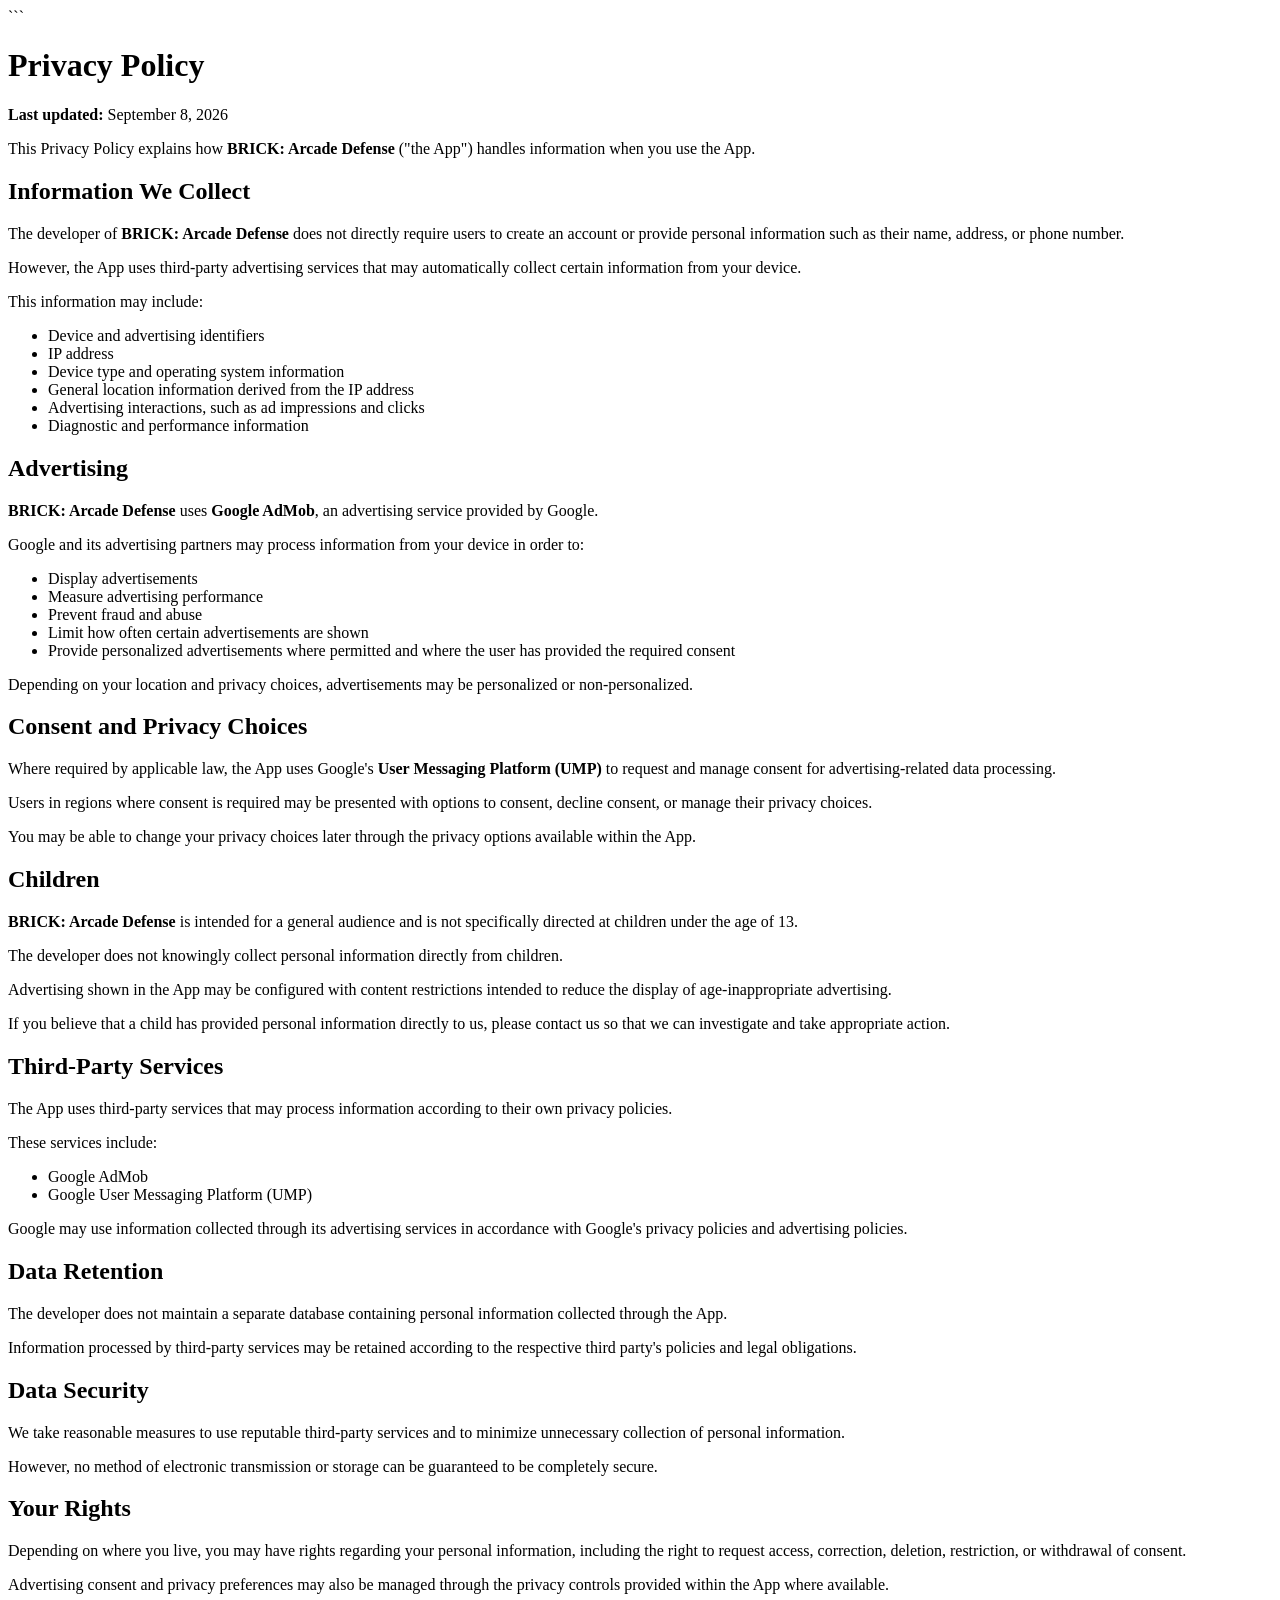
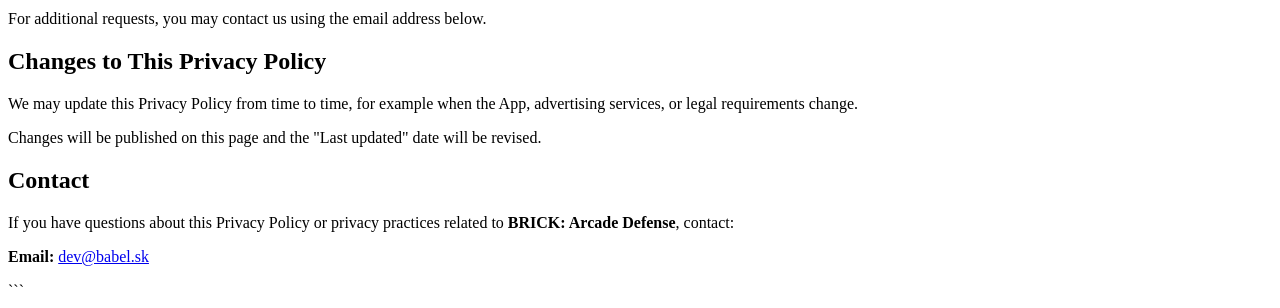
==== index.html @ e16af420 "Add Privacy Policy for BRICK: Arcade Defense This file contains the Privacy Policy for the BRICK: Ar" ====
<!DOCTYPE html>

<html lang="en">
<head>
    <meta charset="UTF-8">
    <meta name="viewport" content="width=device-width, initial-scale=1.0">
    <title>Privacy Policy - BRICK: Arcade Defense</title>
</head>
<body>

```
<h1>Privacy Policy</h1>

<p><strong>Last updated:</strong> September 8, 2026</p>

<p>
    This Privacy Policy explains how <strong>BRICK: Arcade Defense</strong>
    ("the App") handles information when you use the App.
</p>

<h2>Information We Collect</h2>

<p>
    The developer of <strong>BRICK: Arcade Defense</strong> does not directly require users
    to create an account or provide personal information such as their name,
    address, or phone number.
</p>

<p>
    However, the App uses third-party advertising services that may automatically
    collect certain information from your device.
</p>

<p>This information may include:</p>

<ul>
    <li>Device and advertising identifiers</li>
    <li>IP address</li>
    <li>Device type and operating system information</li>
    <li>General location information derived from the IP address</li>
    <li>Advertising interactions, such as ad impressions and clicks</li>
    <li>Diagnostic and performance information</li>
</ul>

<h2>Advertising</h2>

<p>
    <strong>BRICK: Arcade Defense</strong> uses <strong>Google AdMob</strong>,
    an advertising service provided by Google.
</p>

<p>
    Google and its advertising partners may process information from your device
    in order to:
</p>

<ul>
    <li>Display advertisements</li>
    <li>Measure advertising performance</li>
    <li>Prevent fraud and abuse</li>
    <li>Limit how often certain advertisements are shown</li>
    <li>
        Provide personalized advertisements where permitted and where the user
        has provided the required consent
    </li>
</ul>

<p>
    Depending on your location and privacy choices, advertisements may be
    personalized or non-personalized.
</p>

<h2>Consent and Privacy Choices</h2>

<p>
    Where required by applicable law, the App uses Google's
    <strong>User Messaging Platform (UMP)</strong> to request and manage consent
    for advertising-related data processing.
</p>

<p>
    Users in regions where consent is required may be presented with options
    to consent, decline consent, or manage their privacy choices.
</p>

<p>
    You may be able to change your privacy choices later through the privacy
    options available within the App.
</p>

<h2>Children</h2>

<p>
    <strong>BRICK: Arcade Defense</strong> is intended for a general audience
    and is not specifically directed at children under the age of 13.
</p>

<p>
    The developer does not knowingly collect personal information directly
    from children.
</p>

<p>
    Advertising shown in the App may be configured with content restrictions
    intended to reduce the display of age-inappropriate advertising.
</p>

<p>
    If you believe that a child has provided personal information directly to us,
    please contact us so that we can investigate and take appropriate action.
</p>

<h2>Third-Party Services</h2>

<p>
    The App uses third-party services that may process information according
    to their own privacy policies.
</p>

<p>These services include:</p>

<ul>
    <li>Google AdMob</li>
    <li>Google User Messaging Platform (UMP)</li>
</ul>

<p>
    Google may use information collected through its advertising services
    in accordance with Google's privacy policies and advertising policies.
</p>

<h2>Data Retention</h2>

<p>
    The developer does not maintain a separate database containing personal
    information collected through the App.
</p>

<p>
    Information processed by third-party services may be retained according
    to the respective third party's policies and legal obligations.
</p>

<h2>Data Security</h2>

<p>
    We take reasonable measures to use reputable third-party services and
    to minimize unnecessary collection of personal information.
</p>

<p>
    However, no method of electronic transmission or storage can be guaranteed
    to be completely secure.
</p>

<h2>Your Rights</h2>

<p>
    Depending on where you live, you may have rights regarding your personal
    information, including the right to request access, correction, deletion,
    restriction, or withdrawal of consent.
</p>

<p>
    Advertising consent and privacy preferences may also be managed through
    the privacy controls provided within the App where available.
</p>

<p>
    For additional requests, you may contact us using the email address below.
</p>

<h2>Changes to This Privacy Policy</h2>

<p>
    We may update this Privacy Policy from time to time, for example when the App,
    advertising services, or legal requirements change.
</p>

<p>
    Changes will be published on this page and the "Last updated" date will be revised.
</p>

<h2>Contact</h2>

<p>
    If you have questions about this Privacy Policy or privacy practices related
    to <strong>BRICK: Arcade Defense</strong>, contact:
</p>

<p>
    <strong>Email:</strong>
    <a href="mailto:dev@babel.sk">dev@babel.sk</a>
</p>
```

</body>
</html>
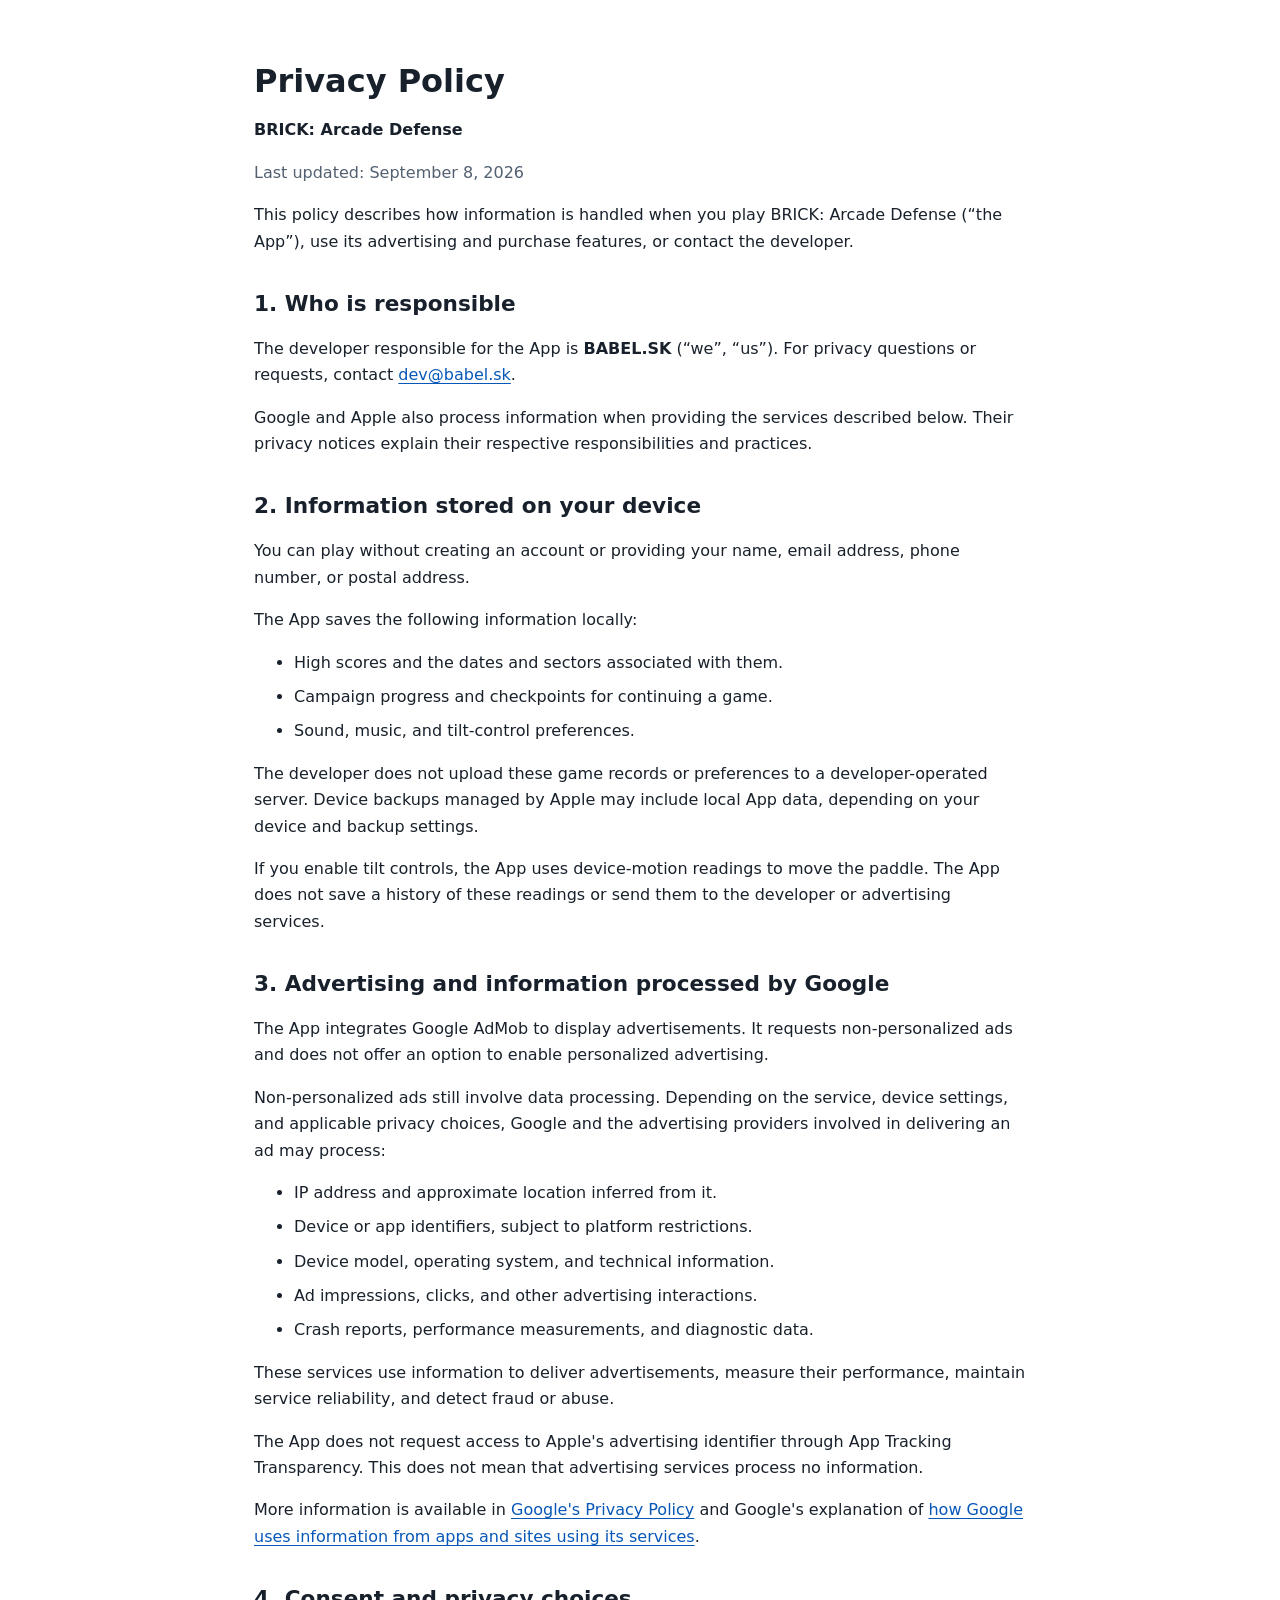
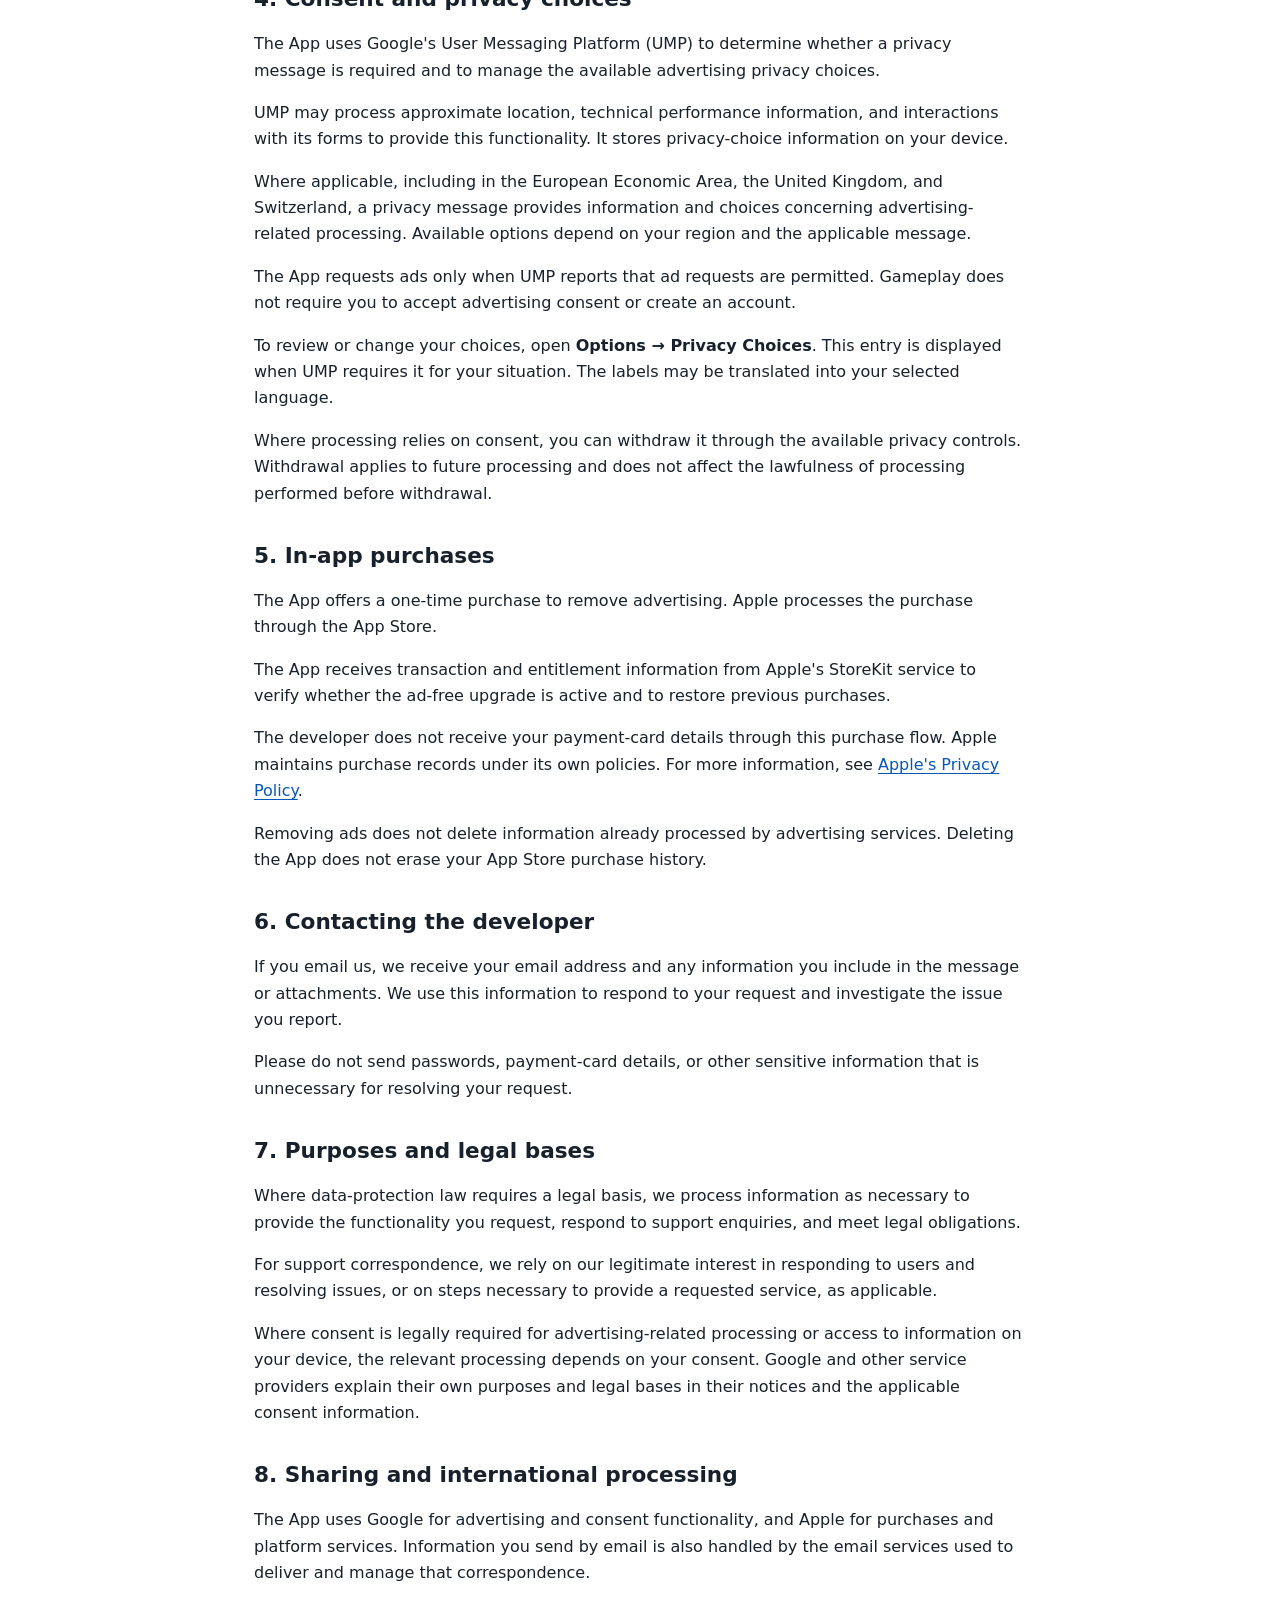
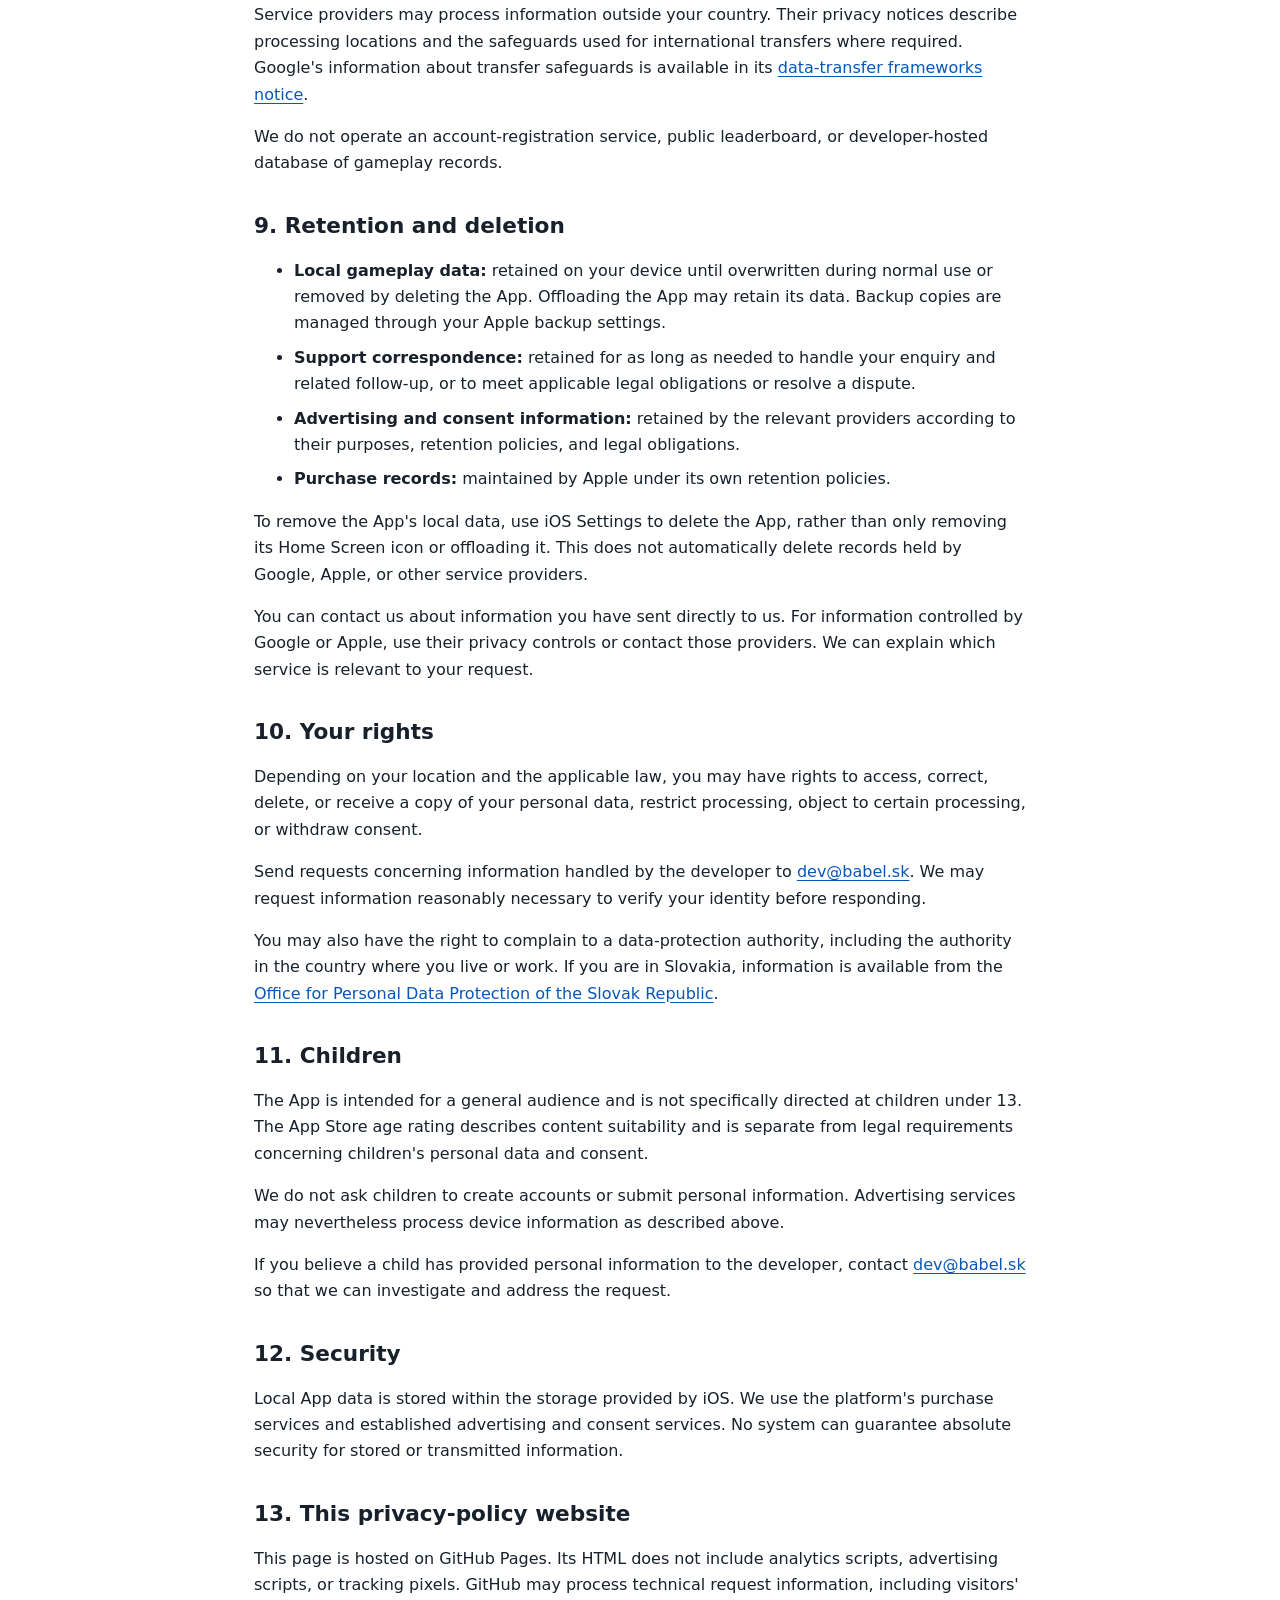
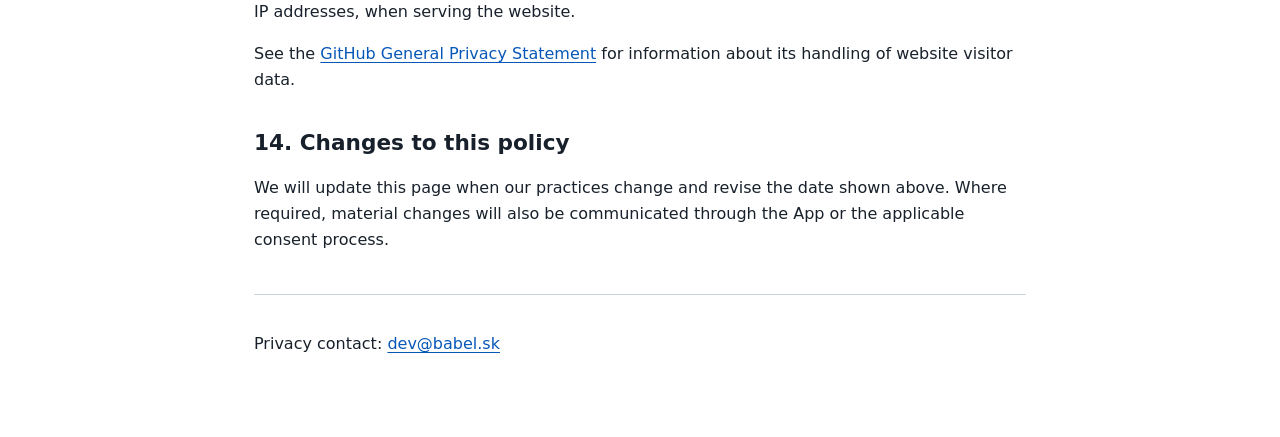
==== commit 177eb271: "Update index.html" ====
--- a/index.html
+++ b/index.html
@@ -1,198 +1,457 @@
 <!DOCTYPE html>
-
-<html lang="en">
-<head>
-    <meta charset="UTF-8">
-    <meta name="viewport" content="width=device-width, initial-scale=1.0">
-    <title>Privacy Policy - BRICK: Arcade Defense</title>
-</head>
-<body>
-
-```
-<h1>Privacy Policy</h1>
-
-<p><strong>Last updated:</strong> September 8, 2026</p>
-
-<p>
-    This Privacy Policy explains how <strong>BRICK: Arcade Defense</strong>
-    ("the App") handles information when you use the App.
-</p>
-
-<h2>Information We Collect</h2>
-
-<p>
-    The developer of <strong>BRICK: Arcade Defense</strong> does not directly require users
-    to create an account or provide personal information such as their name,
-    address, or phone number.
-</p>
-
-<p>
-    However, the App uses third-party advertising services that may automatically
-    collect certain information from your device.
-</p>
-
-<p>This information may include:</p>
-
-<ul>
-    <li>Device and advertising identifiers</li>
-    <li>IP address</li>
-    <li>Device type and operating system information</li>
-    <li>General location information derived from the IP address</li>
-    <li>Advertising interactions, such as ad impressions and clicks</li>
-    <li>Diagnostic and performance information</li>
-</ul>
-
-<h2>Advertising</h2>
-
-<p>
-    <strong>BRICK: Arcade Defense</strong> uses <strong>Google AdMob</strong>,
-    an advertising service provided by Google.
-</p>
-
-<p>
-    Google and its advertising partners may process information from your device
-    in order to:
-</p>
-
-<ul>
-    <li>Display advertisements</li>
-    <li>Measure advertising performance</li>
-    <li>Prevent fraud and abuse</li>
-    <li>Limit how often certain advertisements are shown</li>
-    <li>
-        Provide personalized advertisements where permitted and where the user
-        has provided the required consent
-    </li>
-</ul>
-
-<p>
-    Depending on your location and privacy choices, advertisements may be
-    personalized or non-personalized.
-</p>
-
-<h2>Consent and Privacy Choices</h2>
-
-<p>
-    Where required by applicable law, the App uses Google's
-    <strong>User Messaging Platform (UMP)</strong> to request and manage consent
-    for advertising-related data processing.
-</p>
-
-<p>
-    Users in regions where consent is required may be presented with options
-    to consent, decline consent, or manage their privacy choices.
-</p>
-
-<p>
-    You may be able to change your privacy choices later through the privacy
-    options available within the App.
-</p>
-
-<h2>Children</h2>
-
-<p>
-    <strong>BRICK: Arcade Defense</strong> is intended for a general audience
-    and is not specifically directed at children under the age of 13.
-</p>
-
-<p>
-    The developer does not knowingly collect personal information directly
-    from children.
-</p>
-
-<p>
-    Advertising shown in the App may be configured with content restrictions
-    intended to reduce the display of age-inappropriate advertising.
-</p>
-
-<p>
-    If you believe that a child has provided personal information directly to us,
-    please contact us so that we can investigate and take appropriate action.
-</p>
-
-<h2>Third-Party Services</h2>
-
-<p>
-    The App uses third-party services that may process information according
-    to their own privacy policies.
-</p>
-
-<p>These services include:</p>
-
-<ul>
-    <li>Google AdMob</li>
-    <li>Google User Messaging Platform (UMP)</li>
-</ul>
-
-<p>
-    Google may use information collected through its advertising services
-    in accordance with Google's privacy policies and advertising policies.
-</p>
-
-<h2>Data Retention</h2>
-
-<p>
-    The developer does not maintain a separate database containing personal
-    information collected through the App.
-</p>
-
-<p>
-    Information processed by third-party services may be retained according
-    to the respective third party's policies and legal obligations.
-</p>
-
-<h2>Data Security</h2>
-
-<p>
-    We take reasonable measures to use reputable third-party services and
-    to minimize unnecessary collection of personal information.
-</p>
-
-<p>
-    However, no method of electronic transmission or storage can be guaranteed
-    to be completely secure.
-</p>
-
-<h2>Your Rights</h2>
-
-<p>
-    Depending on where you live, you may have rights regarding your personal
-    information, including the right to request access, correction, deletion,
-    restriction, or withdrawal of consent.
-</p>
-
-<p>
-    Advertising consent and privacy preferences may also be managed through
-    the privacy controls provided within the App where available.
-</p>
-
-<p>
-    For additional requests, you may contact us using the email address below.
-</p>
-
-<h2>Changes to This Privacy Policy</h2>
-
-<p>
-    We may update this Privacy Policy from time to time, for example when the App,
-    advertising services, or legal requirements change.
-</p>
-
-<p>
-    Changes will be published on this page and the "Last updated" date will be revised.
-</p>
-
-<h2>Contact</h2>
-
-<p>
-    If you have questions about this Privacy Policy or privacy practices related
-    to <strong>BRICK: Arcade Defense</strong>, contact:
-</p>
-
-<p>
-    <strong>Email:</strong>
-    <a href="mailto:dev@babel.sk">dev@babel.sk</a>
-</p>
-```
-
-</body>
-</html>
+  <html lang="en">
+  <head>
+      <meta charset="UTF-8">
+      <meta name="viewport" content="width=device-width, initial-scale=1">
+      <meta name="color-scheme" content="light dark">
+      <meta
+          name="description"
+          content="Privacy Policy for BRICK: Arcade Defense."
+      >
+      <title>Privacy Policy — BRICK: Arcade Defense</title>
+
+      <style>
+          :root {
+              color-scheme: light dark;
+              font-family: system-ui, -apple-system, BlinkMacSystemFont,
+                  "Segoe UI", sans-serif;
+              line-height: 1.65;
+              background: #ffffff;
+              color: #18212b;
+          }
+
+          * {
+              box-sizing: border-box;
+          }
+
+          body {
+              margin: 0;
+          }
+
+          main {
+              max-width: 820px;
+              margin: 0 auto;
+              padding: 40px 24px 64px;
+          }
+
+          h1, h2 {
+              line-height: 1.25;
+          }
+
+          h1 {
+              margin-bottom: 12px;
+              font-size: 2rem;
+          }
+
+          h2 {
+              margin-top: 36px;
+              font-size: 1.35rem;
+          }
+
+          p, li {
+              overflow-wrap: anywhere;
+          }
+
+          li + li {
+              margin-top: 8px;
+          }
+
+          a {
+              color: #0757b8;
+              text-underline-offset: 3px;
+          }
+
+          a:focus-visible {
+              outline: 3px solid currentColor;
+              outline-offset: 4px;
+          }
+
+          .updated {
+              color: #526070;
+          }
+
+          footer {
+              margin-top: 40px;
+              padding-top: 20px;
+              border-top: 1px solid #ccd3dc;
+          }
+
+          @media (prefers-color-scheme: dark) {
+              :root {
+                  background: #101820;
+                  color: #edf2f7;
+              }
+
+              a {
+                  color: #8bc8ff;
+              }
+
+              .updated {
+                  color: #b5c1ce;
+              }
+
+              footer {
+                  border-color: #42505f;
+              }
+          }
+      </style>
+  </head>
+  <body>
+  <main>
+      <header>
+          <h1>Privacy Policy</h1>
+          <p><strong>BRICK: Arcade Defense</strong></p>
+          <p class="updated">
+              Last updated:
+              <time datetime="2026-09-08">September 8, 2026</time>
+          </p>
+      </header>
+
+      <p>
+          This policy describes how information is handled when you play
+          BRICK: Arcade Defense (“the App”), use its advertising and purchase
+          features, or contact the developer.
+      </p>
+
+      <h2>1. Who is responsible</h2>
+
+      <p>
+          The developer responsible for the App is
+          <strong>BABEL.SK</strong>
+          (“we”, “us”).
+          For privacy questions or requests, contact
+          <a href="mailto:dev@babel.sk">dev@babel.sk</a>.
+      </p>
+
+      <p>
+          Google and Apple also process information when providing the services
+          described below. Their privacy notices explain their respective
+          responsibilities and practices.
+      </p>
+
+      <h2>2. Information stored on your device</h2>
+
+      <p>
+          You can play without creating an account or providing your name,
+          email address, phone number, or postal address.
+      </p>
+
+      <p>The App saves the following information locally:</p>
+
+      <ul>
+          <li>High scores and the dates and sectors associated with them.</li>
+          <li>Campaign progress and checkpoints for continuing a game.</li>
+          <li>Sound, music, and tilt-control preferences.</li>
+      </ul>
+
+      <p>
+          The developer does not upload these game records or preferences
+          to a developer-operated server. Device backups managed by Apple
+          may include local App data, depending on your device and backup
+          settings.
+      </p>
+
+      <p>
+          If you enable tilt controls, the App uses device-motion readings
+          to move the paddle. The App does not save a history of these readings
+          or send them to the developer or advertising services.
+      </p>
+
+      <h2>3. Advertising and information processed by Google</h2>
+
+      <p>
+          The App integrates Google AdMob to display advertisements.
+          It requests non-personalized ads and does not offer an option
+          to enable personalized advertising.
+      </p>
+
+      <p>
+          Non-personalized ads still involve data processing. Depending on
+          the service, device settings, and applicable privacy choices,
+          Google and the advertising providers involved in delivering an ad
+          may process:
+      </p>
+
+      <ul>
+          <li>IP address and approximate location inferred from it.</li>
+          <li>Device or app identifiers, subject to platform restrictions.</li>
+          <li>Device model, operating system, and technical information.</li>
+          <li>Ad impressions, clicks, and other advertising interactions.</li>
+          <li>Crash reports, performance measurements, and diagnostic data.</li>
+      </ul>
+
+      <p>
+          These services use information to deliver advertisements, measure
+          their performance, maintain service reliability, and detect fraud
+          or abuse.
+      </p>
+
+      <p>
+          The App does not request access to Apple's advertising identifier
+          through App Tracking Transparency. This does not mean that
+          advertising services process no information.
+      </p>
+
+      <p>
+          More information is available in
+          <a href="https://policies.google.com/privacy">Google's Privacy Policy</a>
+          and Google's explanation of
+          <a href="https://policies.google.com/technologies/partner-sites">
+              how Google uses information from apps and sites using its services</a>.
+      </p>
+
+      <h2>4. Consent and privacy choices</h2>
+
+      <p>
+          The App uses Google's User Messaging Platform (UMP) to determine
+          whether a privacy message is required and to manage the available
+          advertising privacy choices.
+      </p>
+
+      <p>
+          UMP may process approximate location, technical performance
+          information, and interactions with its forms to provide this
+          functionality. It stores privacy-choice information on your device.
+      </p>
+
+      <p>
+          Where applicable, including in the European Economic Area,
+          the United Kingdom, and Switzerland, a privacy message provides
+          information and choices concerning advertising-related processing.
+          Available options depend on your region and the applicable message.
+      </p>
+
+      <p>
+          The App requests ads only when UMP reports that ad requests are
+          permitted. Gameplay does not require you to accept advertising
+          consent or create an account.
+      </p>
+
+      <p>
+          To review or change your choices, open
+          <strong>Options → Privacy Choices</strong>.
+          This entry is displayed when UMP requires it for your situation.
+          The labels may be translated into your selected language.
+      </p>
+
+      <p>
+          Where processing relies on consent, you can withdraw it through
+          the available privacy controls. Withdrawal applies to future
+          processing and does not affect the lawfulness of processing
+          performed before withdrawal.
+      </p>
+
+      <h2>5. In-app purchases</h2>
+
+      <p>
+          The App offers a one-time purchase to remove advertising.
+          Apple processes the purchase through the App Store.
+      </p>
+
+      <p>
+          The App receives transaction and entitlement information from
+          Apple's StoreKit service to verify whether the ad-free upgrade
+          is active and to restore previous purchases.
+      </p>
+
+      <p>
+          The developer does not receive your payment-card details through
+          this purchase flow. Apple maintains purchase records under its
+          own policies. For more information, see
+          <a href="https://www.apple.com/legal/privacy/">
+              Apple's Privacy Policy</a>.
+      </p>
+
+      <p>
+          Removing ads does not delete information already processed by
+          advertising services. Deleting the App does not erase your
+          App Store purchase history.
+      </p>
+
+      <h2>6. Contacting the developer</h2>
+
+      <p>
+          If you email us, we receive your email address and any information
+          you include in the message or attachments. We use this information
+          to respond to your request and investigate the issue you report.
+      </p>
+
+      <p>
+          Please do not send passwords, payment-card details, or other
+          sensitive information that is unnecessary for resolving your request.
+      </p>
+
+      <h2>7. Purposes and legal bases</h2>
+
+      <p>
+          Where data-protection law requires a legal basis, we process
+          information as necessary to provide the functionality you request,
+          respond to support enquiries, and meet legal obligations.
+      </p>
+
+      <p>
+          For support correspondence, we rely on our legitimate interest
+          in responding to users and resolving issues, or on steps necessary
+          to provide a requested service, as applicable.
+      </p>
+
+      <p>
+          Where consent is legally required for advertising-related processing
+          or access to information on your device, the relevant processing
+          depends on your consent. Google and other service providers
+          explain their own purposes and legal bases in their notices and
+          the applicable consent information.
+      </p>
+
+      <h2>8. Sharing and international processing</h2>
+
+      <p>
+          The App uses Google for advertising and consent functionality,
+          and Apple for purchases and platform services. Information you send
+          by email is also handled by the email services used to deliver
+          and manage that correspondence.
+      </p>
+
+      <p>
+          Service providers may process information outside your country.
+          Their privacy notices describe processing locations and the
+          safeguards used for international transfers where required.
+          Google's information about transfer safeguards is available in its
+          <a href="https://policies.google.com/privacy/frameworks">
+              data-transfer frameworks notice</a>.
+      </p>
+
+      <p>
+          We do not operate an account-registration service, public
+          leaderboard, or developer-hosted database of gameplay records.
+      </p>
+
+      <h2>9. Retention and deletion</h2>
+
+      <ul>
+          <li>
+              <strong>Local gameplay data:</strong>
+              retained on your device until overwritten during normal use
+              or removed by deleting the App. Offloading the App may retain
+              its data. Backup copies are managed through your Apple
+              backup settings.
+          </li>
+          <li>
+              <strong>Support correspondence:</strong>
+              retained for as long as needed to handle your enquiry and
+              related follow-up, or to meet applicable legal obligations
+              or resolve a dispute.
+          </li>
+          <li>
+              <strong>Advertising and consent information:</strong>
+              retained by the relevant providers according to their
+              purposes, retention policies, and legal obligations.
+          </li>
+          <li>
+              <strong>Purchase records:</strong>
+              maintained by Apple under its own retention policies.
+          </li>
+      </ul>
+
+      <p>
+          To remove the App's local data, use iOS Settings to delete the App,
+          rather than only removing its Home Screen icon or offloading it.
+          This does not automatically delete records held by Google,
+          Apple, or other service providers.
+      </p>
+
+      <p>
+          You can contact us about information you have sent directly to us.
+          For information controlled by Google or Apple, use their privacy
+          controls or contact those providers. We can explain which service
+          is relevant to your request.
+      </p>
+
+      <h2>10. Your rights</h2>
+
+      <p>
+          Depending on your location and the applicable law, you may have
+          rights to access, correct, delete, or receive a copy of your
+          personal data, restrict processing, object to certain processing,
+          or withdraw consent.
+      </p>
+
+      <p>
+          Send requests concerning information handled by the developer to
+          <a href="mailto:dev@babel.sk">dev@babel.sk</a>.
+          We may request information reasonably necessary to verify your
+          identity before responding.
+      </p>
+
+      <p>
+          You may also have the right to complain to a data-protection
+          authority, including the authority in the country where you live
+          or work. If you are in Slovakia, information is available from the
+          <a href="https://dataprotection.gov.sk/">
+              Office for Personal Data Protection of the Slovak Republic</a>.
+      </p>
+
+      <h2>11. Children</h2>
+
+      <p>
+          The App is intended for a general audience and is not specifically
+          directed at children under 13. The App Store age rating describes
+          content suitability and is separate from legal requirements
+          concerning children's personal data and consent.
+      </p>
+
+      <p>
+          We do not ask children to create accounts or submit personal
+          information. Advertising services may nevertheless process device
+          information as described above.
+      </p>
+
+      <p>
+          If you believe a child has provided personal information to the
+          developer, contact
+          <a href="mailto:dev@babel.sk">dev@babel.sk</a>
+          so that we can investigate and address the request.
+      </p>
+
+      <h2>12. Security</h2>
+
+      <p>
+          Local App data is stored within the storage provided by iOS.
+          We use the platform's purchase services and established advertising
+          and consent services. No system can guarantee absolute security
+          for stored or transmitted information.
+      </p>
+
+      <h2>13. This privacy-policy website</h2>
+
+      <p>
+          This page is hosted on GitHub Pages. Its HTML does not include
+          analytics scripts, advertising scripts, or tracking pixels.
+          GitHub may process technical request information, including
+          visitors' IP addresses, when serving the website.
+      </p>
+
+      <p>
+          See the
+          <a href="https://docs.github.com/en/site-policy/privacy-policies/github-general-privacy-statement">
+              GitHub General Privacy Statement</a>
+          for information about its handling of website visitor data.
+      </p>
+
+      <h2>14. Changes to this policy</h2>
+
+      <p>
+          We will update this page when our practices change and revise
+          the date shown above. Where required, material changes will also
+          be communicated through the App or the applicable consent process.
+      </p>
+
+      <footer>
+          <p>
+              Privacy contact:
+              <a href="mailto:dev@babel.sk">dev@babel.sk</a>
+          </p>
+      </footer>
+  </main>
+  </body>
+  </html>
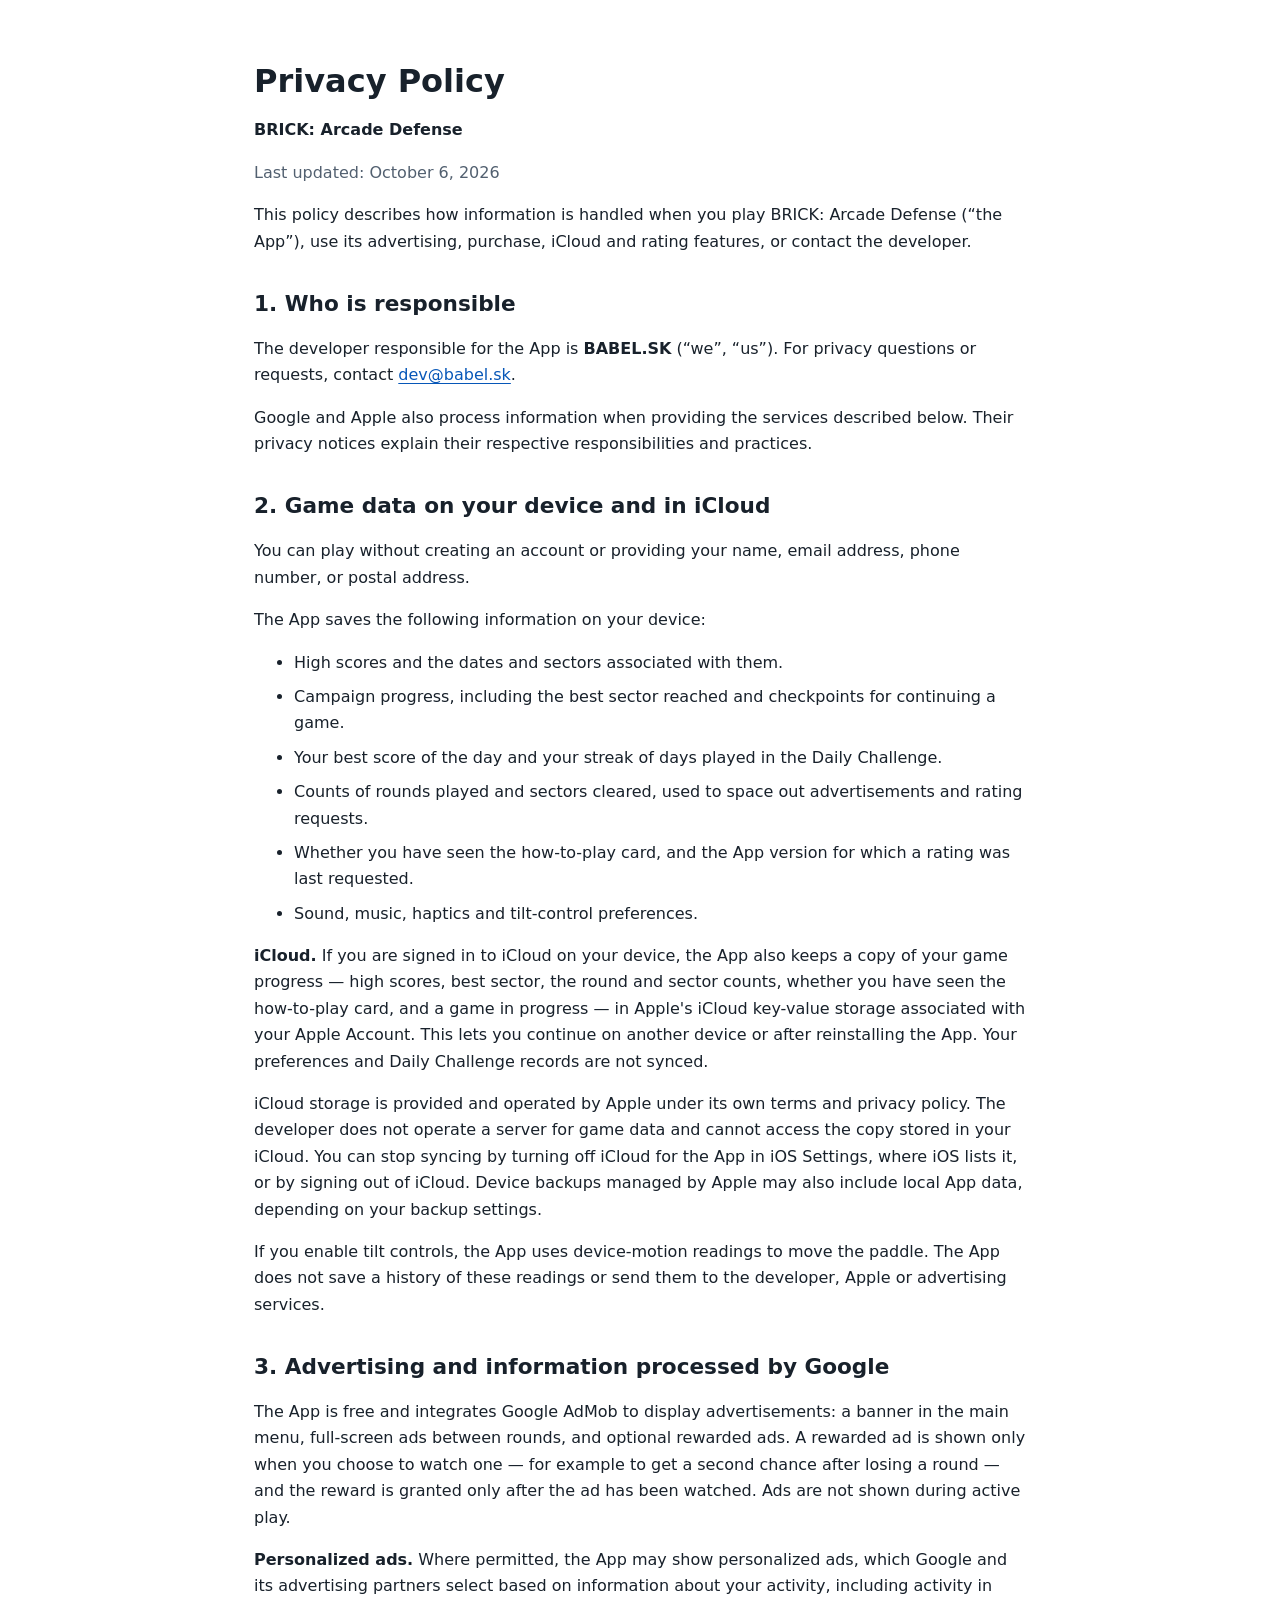
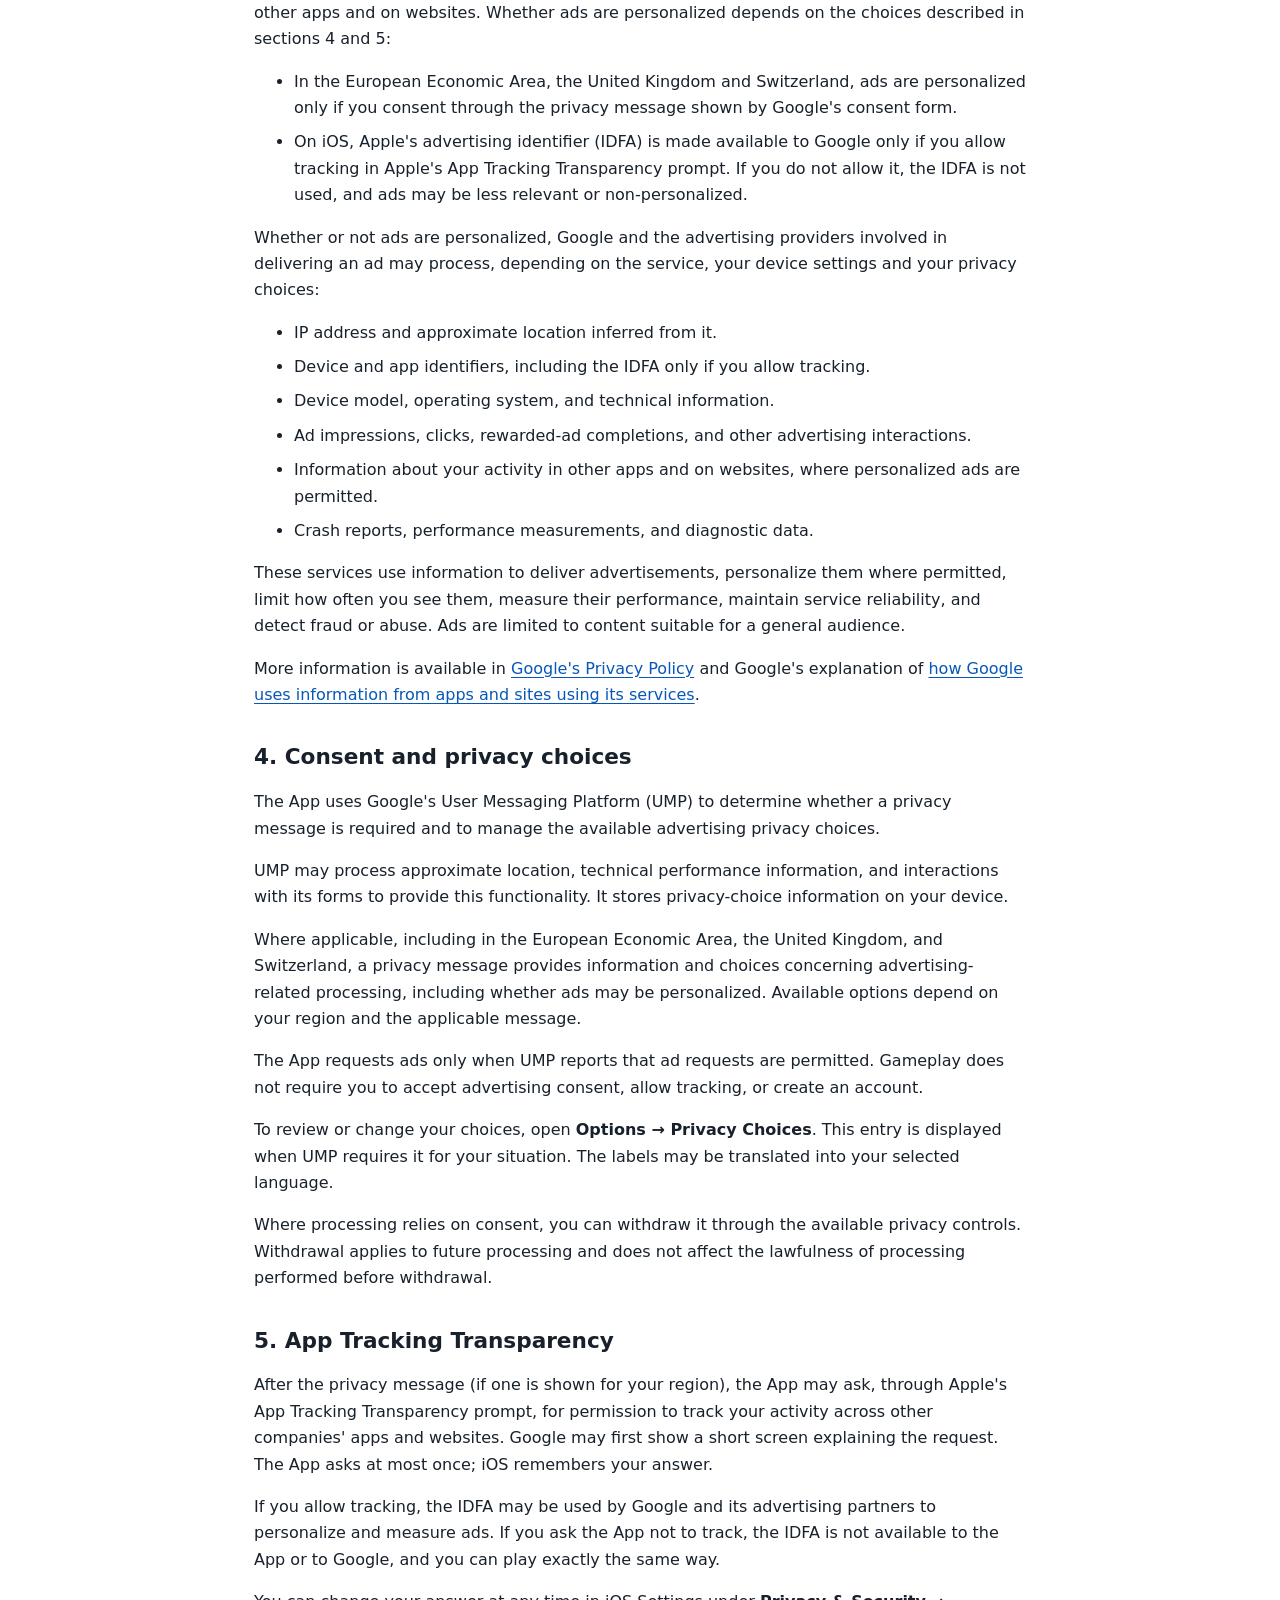
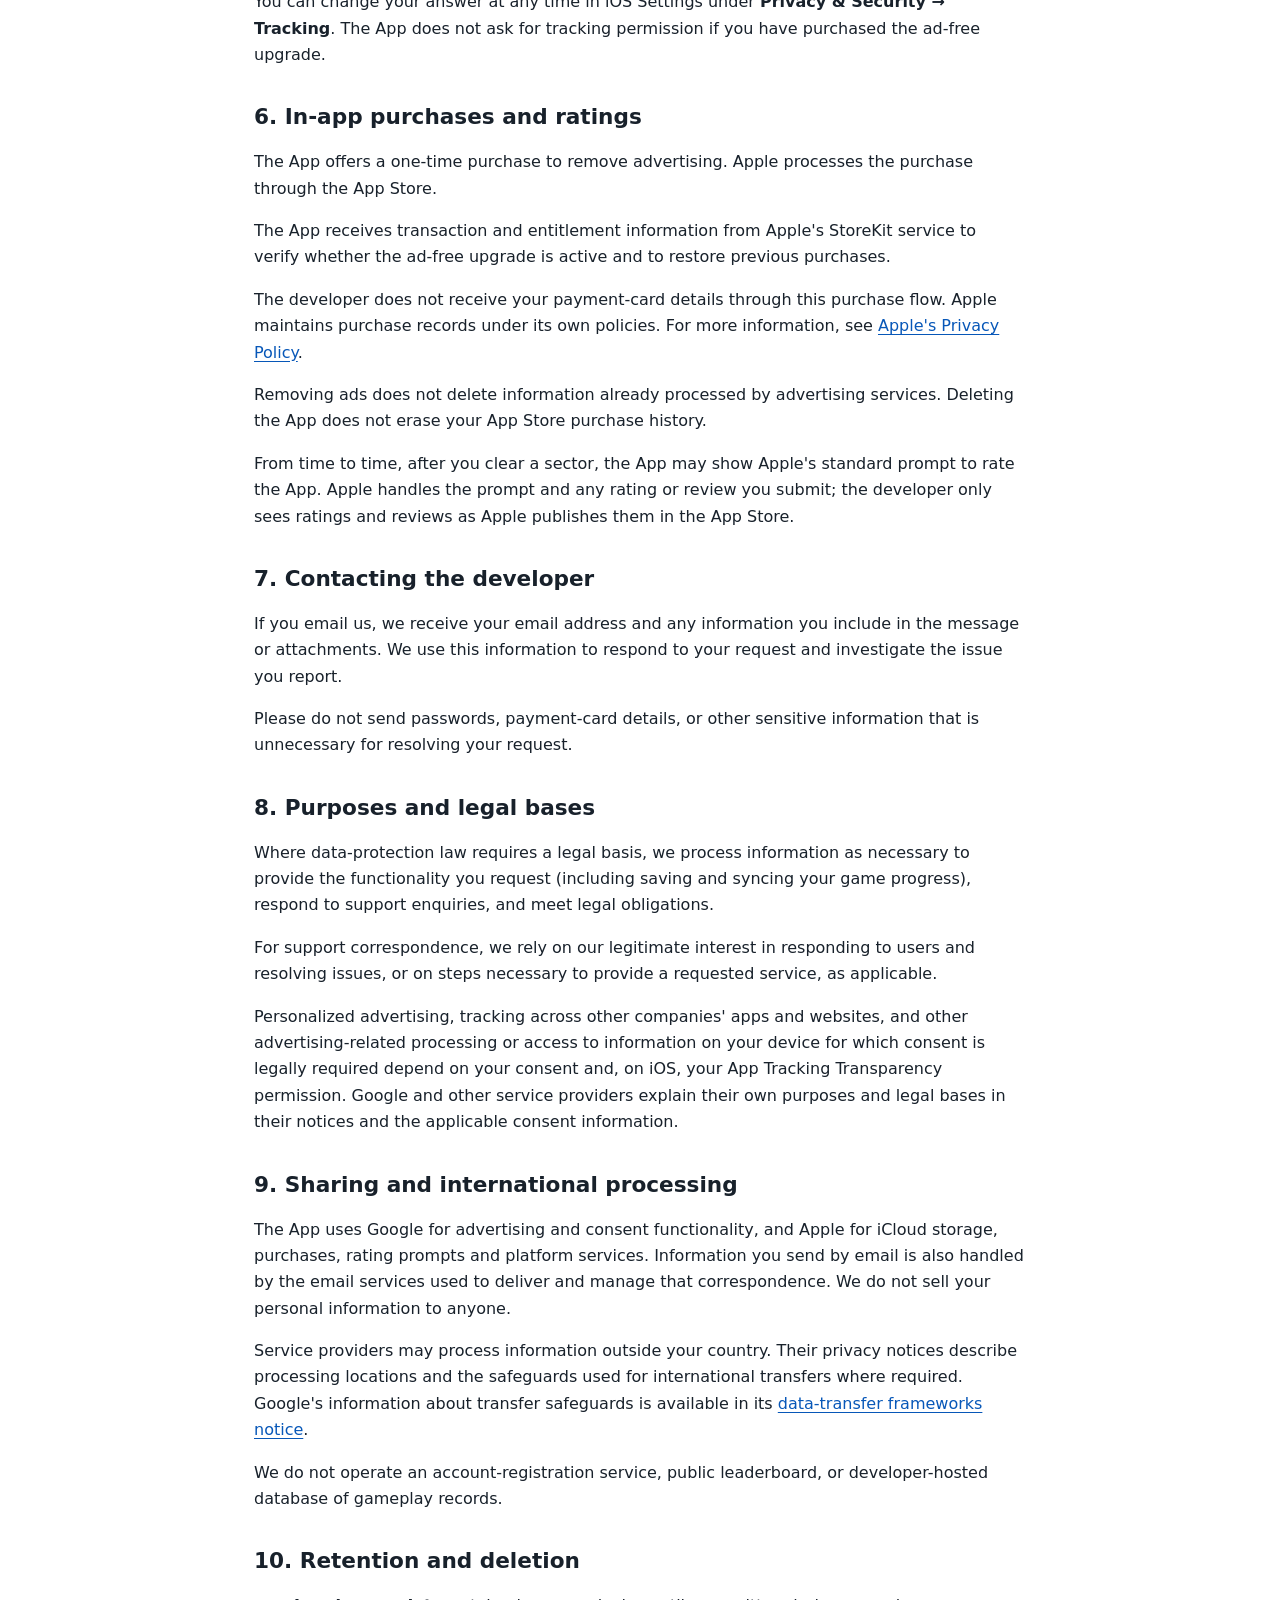
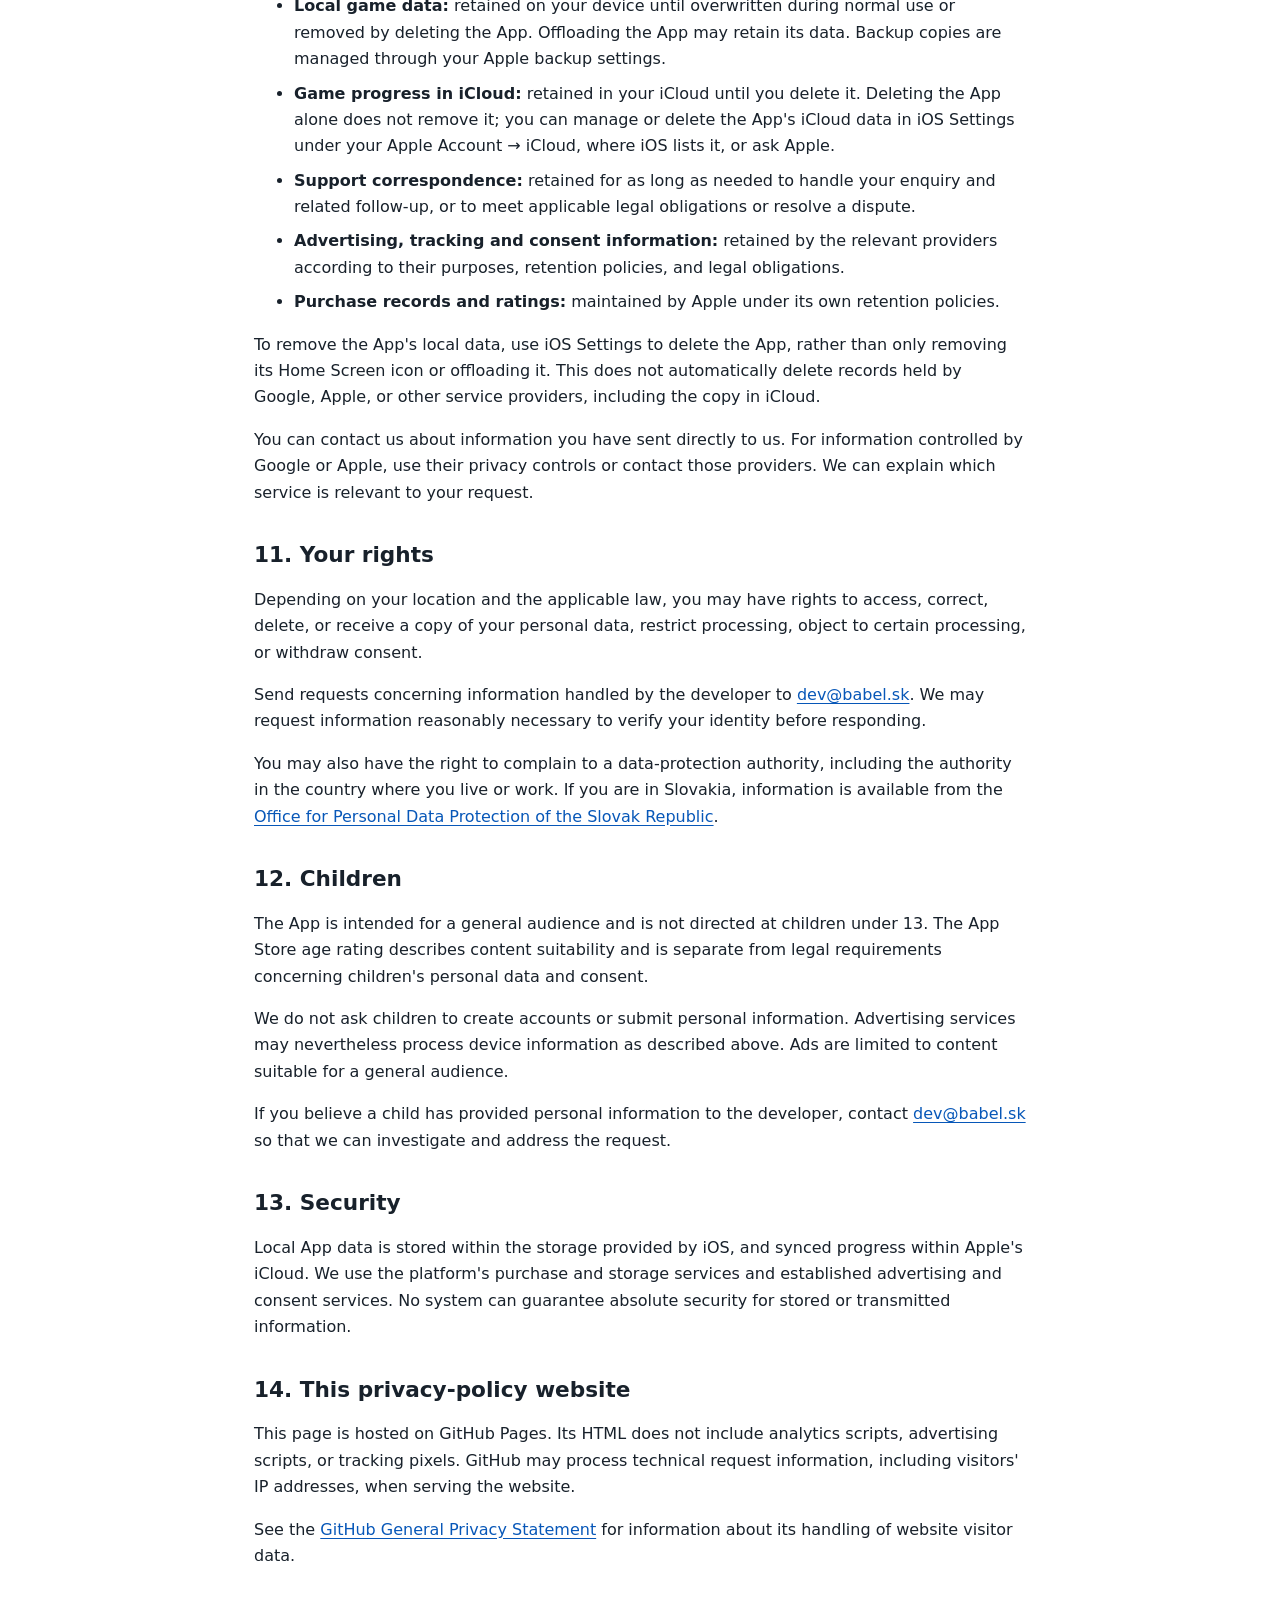
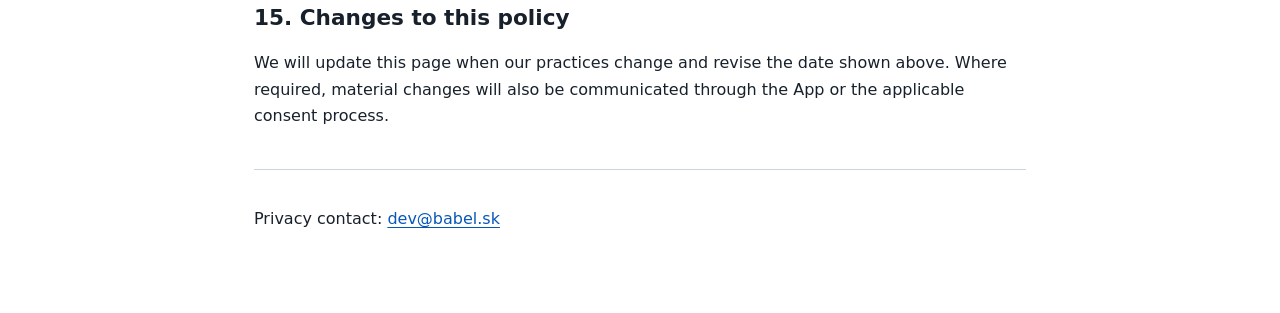
==== commit 5d611411: "Revise privacy policy for data handling and iCloud Updated privacy policy to reflect changes in data" ====
--- a/index.html
+++ b/index.html
@@ -103,14 +103,14 @@
           <p><strong>BRICK: Arcade Defense</strong></p>
           <p class="updated">
               Last updated:
-              <time datetime="2026-09-08">September 8, 2026</time>
+              <time datetime="2026-10-06">October 6, 2026</time>
           </p>
       </header>
 
       <p>
           This policy describes how information is handled when you play
-          BRICK: Arcade Defense (“the App”), use its advertising and purchase
-          features, or contact the developer.
+          BRICK: Arcade Defense (“the App”), use its advertising, purchase,
+          iCloud and rating features, or contact the developer.
       </p>
 
       <h2>1. Who is responsible</h2>
@@ -129,67 +129,104 @@
           responsibilities and practices.
       </p>
 
-      <h2>2. Information stored on your device</h2>
+      <h2>2. Game data on your device and in iCloud</h2>
 
       <p>
           You can play without creating an account or providing your name,
           email address, phone number, or postal address.
       </p>
 
-      <p>The App saves the following information locally:</p>
+      <p>The App saves the following information on your device:</p>
 
       <ul>
           <li>High scores and the dates and sectors associated with them.</li>
-          <li>Campaign progress and checkpoints for continuing a game.</li>
-          <li>Sound, music, and tilt-control preferences.</li>
+          <li>Campaign progress, including the best sector reached and checkpoints for continuing a game.</li>
+          <li>Your best score of the day and your streak of days played in the Daily Challenge.</li>
+          <li>Counts of rounds played and sectors cleared, used to space out advertisements and rating requests.</li>
+          <li>Whether you have seen the how-to-play card, and the App version for which a rating was last requested.</li>
+          <li>Sound, music, haptics and tilt-control preferences.</li>
       </ul>
 
       <p>
-          The developer does not upload these game records or preferences
-          to a developer-operated server. Device backups managed by Apple
-          may include local App data, depending on your device and backup
-          settings.
+          <strong>iCloud.</strong> If you are signed in to iCloud on your device,
+          the App also keeps a copy of your game progress — high scores, best
+          sector, the round and sector counts, whether you have seen the
+          how-to-play card, and a game in progress — in Apple's iCloud
+          key-value storage associated with your Apple Account. This lets you
+          continue on another device or after reinstalling the App. Your
+          preferences and Daily Challenge records are not synced.
+      </p>
+
+      <p>
+          iCloud storage is provided and operated by Apple under its own
+          terms and privacy policy. The developer does not operate a server
+          for game data and cannot access the copy stored in your iCloud.
+          You can stop syncing by turning off iCloud for the App in iOS
+          Settings, where iOS lists it, or by signing out of iCloud. Device
+          backups managed by Apple may also include local App data, depending
+          on your backup settings.
       </p>
 
       <p>
           If you enable tilt controls, the App uses device-motion readings
           to move the paddle. The App does not save a history of these readings
-          or send them to the developer or advertising services.
+          or send them to the developer, Apple or advertising services.
       </p>
 
       <h2>3. Advertising and information processed by Google</h2>
 
       <p>
-          The App integrates Google AdMob to display advertisements.
-          It requests non-personalized ads and does not offer an option
-          to enable personalized advertising.
-      </p>
-
-      <p>
-          Non-personalized ads still involve data processing. Depending on
-          the service, device settings, and applicable privacy choices,
-          Google and the advertising providers involved in delivering an ad
-          may process:
+          The App is free and integrates Google AdMob to display advertisements:
+          a banner in the main menu, full-screen ads between rounds, and
+          optional rewarded ads. A rewarded ad is shown only when you choose
+          to watch one — for example to get a second chance after losing
+          a round — and the reward is granted only after the ad has been
+          watched. Ads are not shown during active play.
+      </p>
+
+      <p>
+          <strong>Personalized ads.</strong> Where permitted, the App may show
+          personalized ads, which Google and its advertising partners select
+          based on information about your activity, including activity in
+          other apps and on websites. Whether ads are personalized depends on
+          the choices described in sections 4 and 5:
+      </p>
+
+      <ul>
+          <li>
+              In the European Economic Area, the United Kingdom and
+              Switzerland, ads are personalized only if you consent through
+              the privacy message shown by Google's consent form.
+          </li>
+          <li>
+              On iOS, Apple's advertising identifier (IDFA) is made available
+              to Google only if you allow tracking in Apple's App Tracking
+              Transparency prompt. If you do not allow it, the IDFA is not
+              used, and ads may be less relevant or non-personalized.
+          </li>
+      </ul>
+
+      <p>
+          Whether or not ads are personalized, Google and the advertising
+          providers involved in delivering an ad may process, depending on the
+          service, your device settings and your privacy choices:
       </p>
 
       <ul>
           <li>IP address and approximate location inferred from it.</li>
-          <li>Device or app identifiers, subject to platform restrictions.</li>
+          <li>Device and app identifiers, including the IDFA only if you allow tracking.</li>
           <li>Device model, operating system, and technical information.</li>
-          <li>Ad impressions, clicks, and other advertising interactions.</li>
+          <li>Ad impressions, clicks, rewarded-ad completions, and other advertising interactions.</li>
+          <li>Information about your activity in other apps and on websites, where personalized ads are permitted.</li>
           <li>Crash reports, performance measurements, and diagnostic data.</li>
       </ul>
 
       <p>
-          These services use information to deliver advertisements, measure
-          their performance, maintain service reliability, and detect fraud
-          or abuse.
-      </p>
-
-      <p>
-          The App does not request access to Apple's advertising identifier
-          through App Tracking Transparency. This does not mean that
-          advertising services process no information.
+          These services use information to deliver advertisements,
+          personalize them where permitted, limit how often you see them,
+          measure their performance, maintain service reliability, and detect
+          fraud or abuse. Ads are limited to content suitable for a general
+          audience.
       </p>
 
       <p>
@@ -217,14 +254,15 @@
       <p>
           Where applicable, including in the European Economic Area,
           the United Kingdom, and Switzerland, a privacy message provides
-          information and choices concerning advertising-related processing.
-          Available options depend on your region and the applicable message.
+          information and choices concerning advertising-related processing,
+          including whether ads may be personalized. Available options depend
+          on your region and the applicable message.
       </p>
 
       <p>
           The App requests ads only when UMP reports that ad requests are
           permitted. Gameplay does not require you to accept advertising
-          consent or create an account.
+          consent, allow tracking, or create an account.
       </p>
 
       <p>
@@ -241,7 +279,31 @@
           performed before withdrawal.
       </p>
 
-      <h2>5. In-app purchases</h2>
+      <h2>5. App Tracking Transparency</h2>
+
+      <p>
+          After the privacy message (if one is shown for your region), the App
+          may ask, through Apple's App Tracking Transparency prompt, for
+          permission to track your activity across other companies' apps and
+          websites. Google may first show a short screen explaining the
+          request. The App asks at most once; iOS remembers your answer.
+      </p>
+
+      <p>
+          If you allow tracking, the IDFA may be used by Google and its
+          advertising partners to personalize and measure ads. If you ask the
+          App not to track, the IDFA is not available to the App or to Google,
+          and you can play exactly the same way.
+      </p>
+
+      <p>
+          You can change your answer at any time in iOS Settings under
+          <strong>Privacy &amp; Security → Tracking</strong>.
+          The App does not ask for tracking permission if you have purchased
+          the ad-free upgrade.
+      </p>
+
+      <h2>6. In-app purchases and ratings</h2>
 
       <p>
           The App offers a one-time purchase to remove advertising.
@@ -268,7 +330,14 @@
           App Store purchase history.
       </p>
 
-      <h2>6. Contacting the developer</h2>
+      <p>
+          From time to time, after you clear a sector, the App may show
+          Apple's standard prompt to rate the App. Apple handles the prompt
+          and any rating or review you submit; the developer only sees
+          ratings and reviews as Apple publishes them in the App Store.
+      </p>
+
+      <h2>7. Contacting the developer</h2>
 
       <p>
           If you email us, we receive your email address and any information
@@ -281,12 +350,13 @@
           sensitive information that is unnecessary for resolving your request.
       </p>
 
-      <h2>7. Purposes and legal bases</h2>
+      <h2>8. Purposes and legal bases</h2>
 
       <p>
           Where data-protection law requires a legal basis, we process
-          information as necessary to provide the functionality you request,
-          respond to support enquiries, and meet legal obligations.
+          information as necessary to provide the functionality you request
+          (including saving and syncing your game progress), respond to
+          support enquiries, and meet legal obligations.
       </p>
 
       <p>
@@ -296,20 +366,23 @@
       </p>
 
       <p>
-          Where consent is legally required for advertising-related processing
-          or access to information on your device, the relevant processing
-          depends on your consent. Google and other service providers
-          explain their own purposes and legal bases in their notices and
-          the applicable consent information.
-      </p>
-
-      <h2>8. Sharing and international processing</h2>
+          Personalized advertising, tracking across other companies' apps and
+          websites, and other advertising-related processing or access to
+          information on your device for which consent is legally required
+          depend on your consent and, on iOS, your App Tracking Transparency
+          permission. Google and other service providers explain their own
+          purposes and legal bases in their notices and the applicable
+          consent information.
+      </p>
+
+      <h2>9. Sharing and international processing</h2>
 
       <p>
           The App uses Google for advertising and consent functionality,
-          and Apple for purchases and platform services. Information you send
-          by email is also handled by the email services used to deliver
-          and manage that correspondence.
+          and Apple for iCloud storage, purchases, rating prompts and platform
+          services. Information you send by email is also handled by the email
+          services used to deliver and manage that correspondence. We do not
+          sell your personal information to anyone.
       </p>
 
       <p>
@@ -326,29 +399,36 @@
           leaderboard, or developer-hosted database of gameplay records.
       </p>
 
-      <h2>9. Retention and deletion</h2>
+      <h2>10. Retention and deletion</h2>
 
       <ul>
           <li>
-              <strong>Local gameplay data:</strong>
+              <strong>Local game data:</strong>
               retained on your device until overwritten during normal use
               or removed by deleting the App. Offloading the App may retain
               its data. Backup copies are managed through your Apple
               backup settings.
           </li>
           <li>
+              <strong>Game progress in iCloud:</strong>
+              retained in your iCloud until you delete it. Deleting the App
+              alone does not remove it; you can manage or delete the App's
+              iCloud data in iOS Settings under your Apple Account → iCloud,
+              where iOS lists it, or ask Apple.
+          </li>
+          <li>
               <strong>Support correspondence:</strong>
               retained for as long as needed to handle your enquiry and
               related follow-up, or to meet applicable legal obligations
               or resolve a dispute.
           </li>
           <li>
-              <strong>Advertising and consent information:</strong>
+              <strong>Advertising, tracking and consent information:</strong>
               retained by the relevant providers according to their
               purposes, retention policies, and legal obligations.
           </li>
           <li>
-              <strong>Purchase records:</strong>
+              <strong>Purchase records and ratings:</strong>
               maintained by Apple under its own retention policies.
           </li>
       </ul>
@@ -357,7 +437,7 @@
           To remove the App's local data, use iOS Settings to delete the App,
           rather than only removing its Home Screen icon or offloading it.
           This does not automatically delete records held by Google,
-          Apple, or other service providers.
+          Apple, or other service providers, including the copy in iCloud.
       </p>
 
       <p>
@@ -367,7 +447,7 @@
           is relevant to your request.
       </p>
 
-      <h2>10. Your rights</h2>
+      <h2>11. Your rights</h2>
 
       <p>
           Depending on your location and the applicable law, you may have
@@ -391,19 +471,20 @@
               Office for Personal Data Protection of the Slovak Republic</a>.
       </p>
 
-      <h2>11. Children</h2>
-
-      <p>
-          The App is intended for a general audience and is not specifically
-          directed at children under 13. The App Store age rating describes
-          content suitability and is separate from legal requirements
-          concerning children's personal data and consent.
+      <h2>12. Children</h2>
+
+      <p>
+          The App is intended for a general audience and is not directed at
+          children under 13. The App Store age rating describes content
+          suitability and is separate from legal requirements concerning
+          children's personal data and consent.
       </p>
 
       <p>
           We do not ask children to create accounts or submit personal
           information. Advertising services may nevertheless process device
-          information as described above.
+          information as described above. Ads are limited to content suitable
+          for a general audience.
       </p>
 
       <p>
@@ -413,16 +494,17 @@
           so that we can investigate and address the request.
       </p>
 
-      <h2>12. Security</h2>
-
-      <p>
-          Local App data is stored within the storage provided by iOS.
-          We use the platform's purchase services and established advertising
-          and consent services. No system can guarantee absolute security
-          for stored or transmitted information.
-      </p>
-
-      <h2>13. This privacy-policy website</h2>
+      <h2>13. Security</h2>
+
+      <p>
+          Local App data is stored within the storage provided by iOS, and
+          synced progress within Apple's iCloud. We use the platform's purchase
+          and storage services and established advertising and consent
+          services. No system can guarantee absolute security for stored or
+          transmitted information.
+      </p>
+
+      <h2>14. This privacy-policy website</h2>
 
       <p>
           This page is hosted on GitHub Pages. Its HTML does not include
@@ -438,7 +520,7 @@
           for information about its handling of website visitor data.
       </p>
 
-      <h2>14. Changes to this policy</h2>
+      <h2>15. Changes to this policy</h2>
 
       <p>
           We will update this page when our practices change and revise
